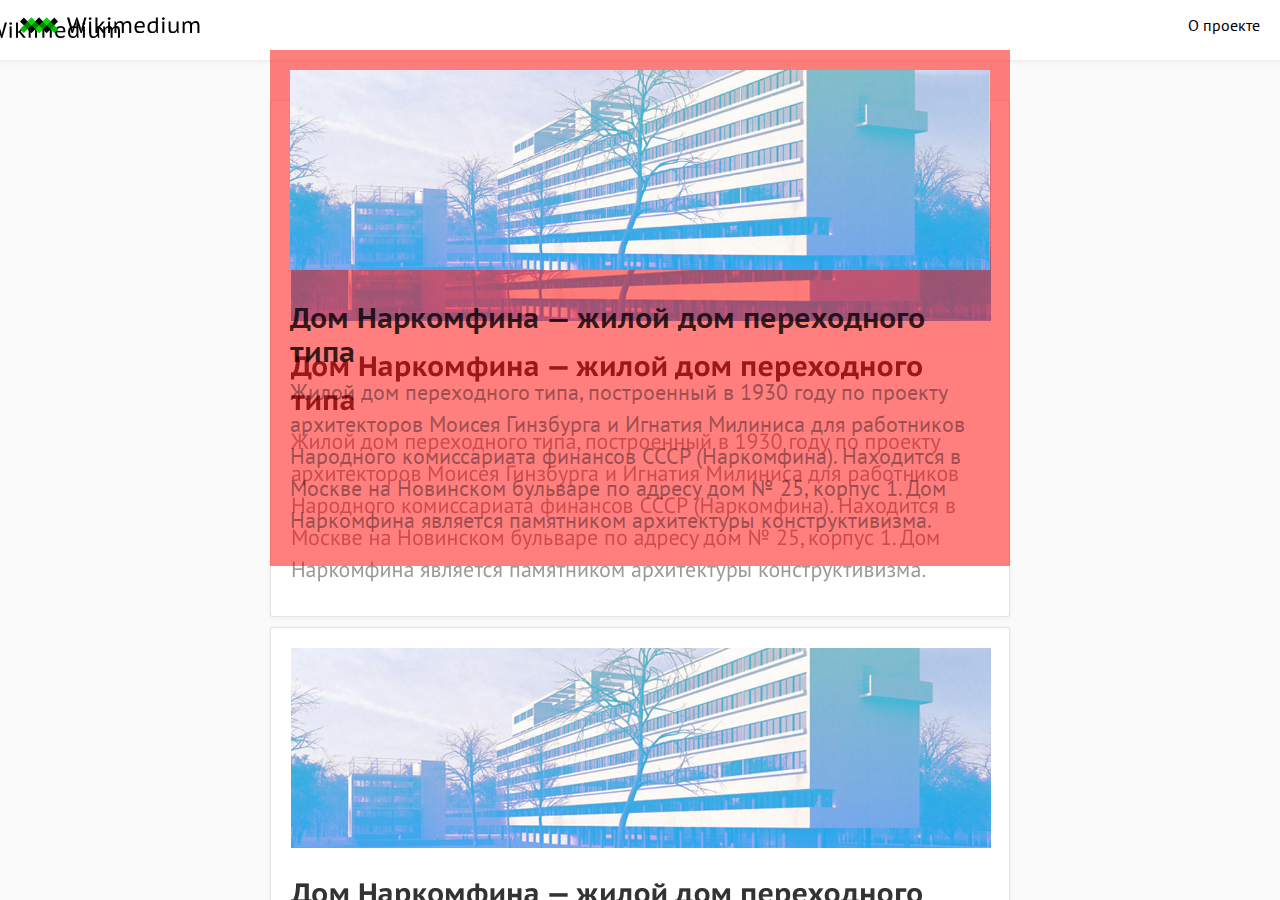
==== Alyona/index.html @ 0d996188 "делаем вид" ====
<!DOCTYPE html>
<html>
  <head>
    <meta charset="utf-8">
    <meta name="viewport" content="width=device-width">

    <title>Wikimedium</title>
    <link rel="stylesheet" href="stylesheets/style.css">

    <style>
      body {
        background-image: url(images/index_mockup.png);
        background-repeat: no-repeat;
        background-position: top center;
      }

    </style>
  </head>

  <body>
    <div class="menubar">
      <a class="logo"><a href="#"></a></a>
      <a href="">О проекте</a>
    </div>

    <section class="postsFeed" >
      <a href="narkomfin.html">
        <figure></figure>
        <h2>Дом Наркомфина — жилой дом переходного типа</h2>
        <p>Жилой дом переходного типа, построенный в 1930 году по проекту архитекторов Моисея Гинзбурга и Игнатия Милиниса для работников Народного комиссариата финансов СССР (Наркомфина). Находится в Москве на Новинском бульваре по адресу дом № 25, корпус 1. Дом Наркомфина является памятником архитектуры конструктивизма.</p>
      </a>
    </section>

  </body>
</html>
---- Alyona/stylesheets/style.css ----
@import 'reset.css';
@import 'https://fonts.googleapis.com/css?family=PT+Sans+Caption:400,700|PT+Sans:400,400i,700,700i&amp;subset=cyrillic';

@import 'layout.css';
@import 'menubar.css';

/* index */
@import 'index.css';

/* post */
@import 'sidebar.css';
@import 'content.css';
@import 'gallary.css';
@import 'responsive.css';
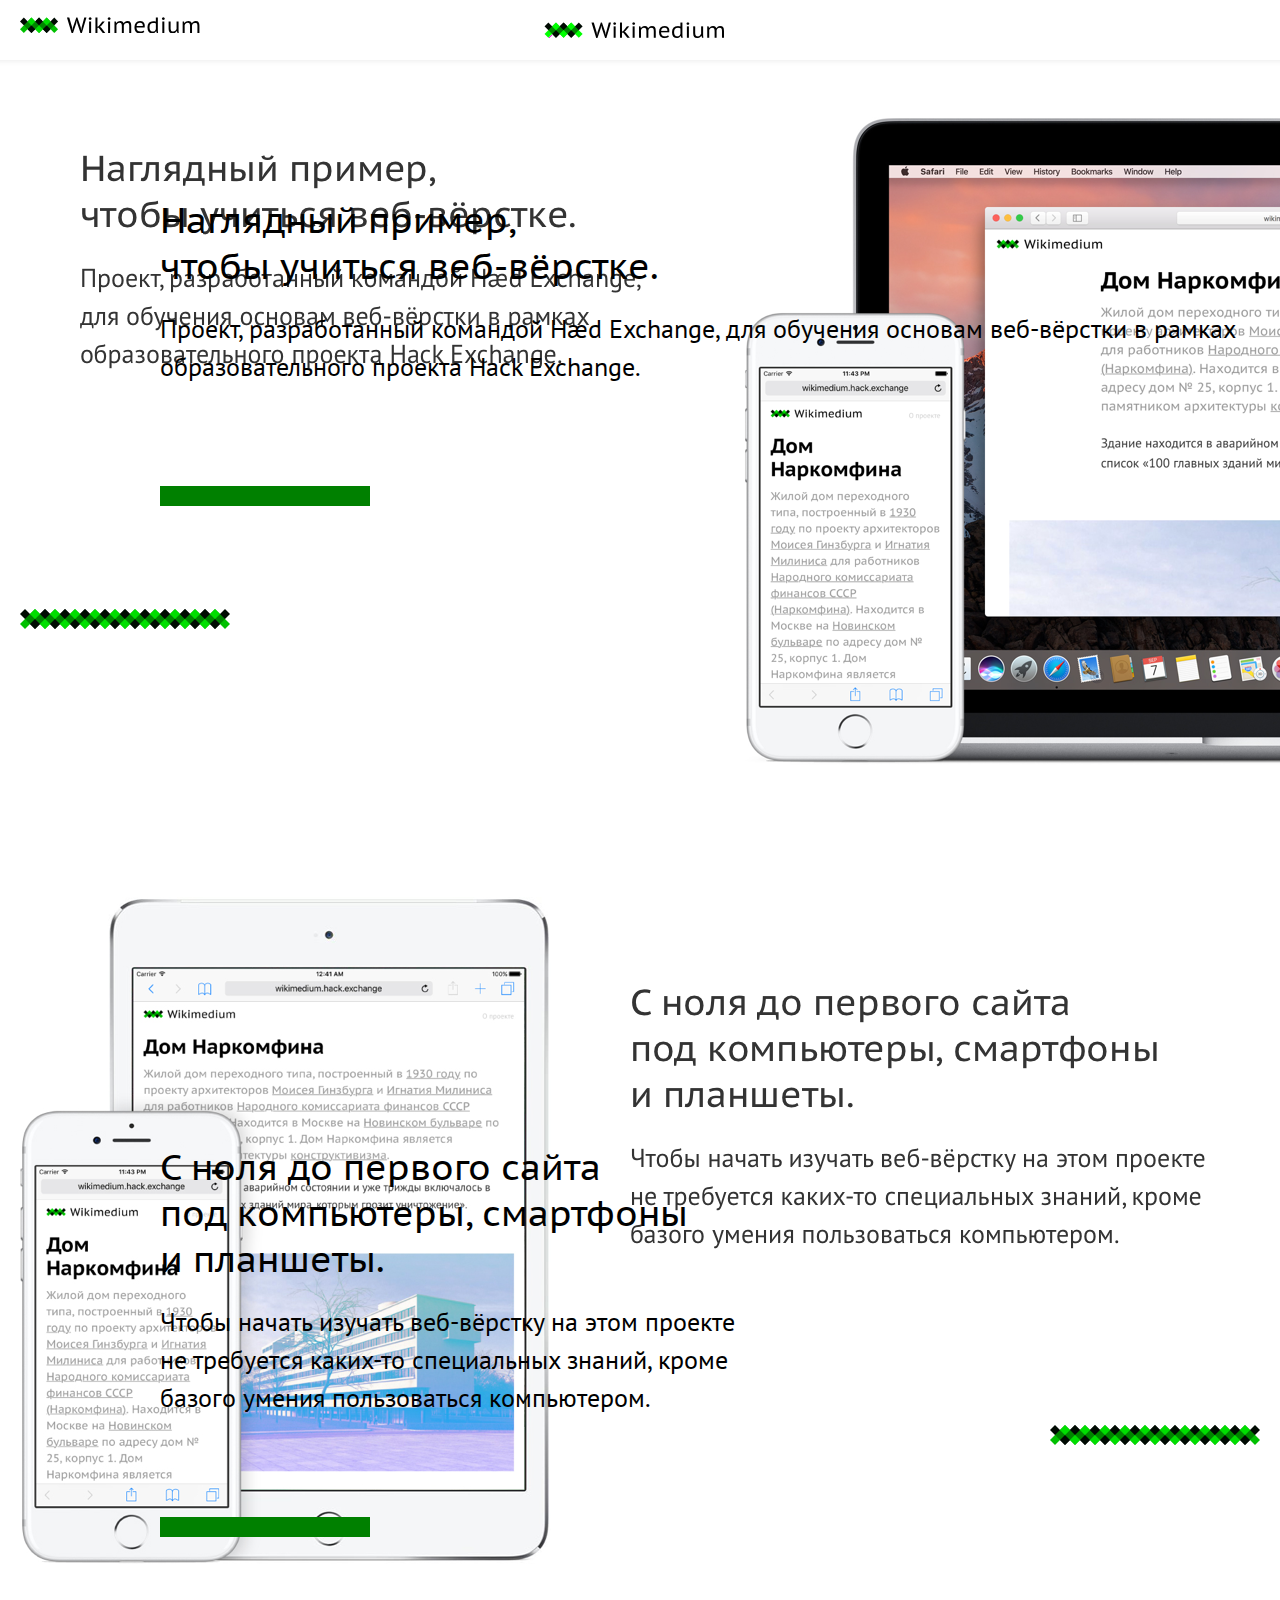
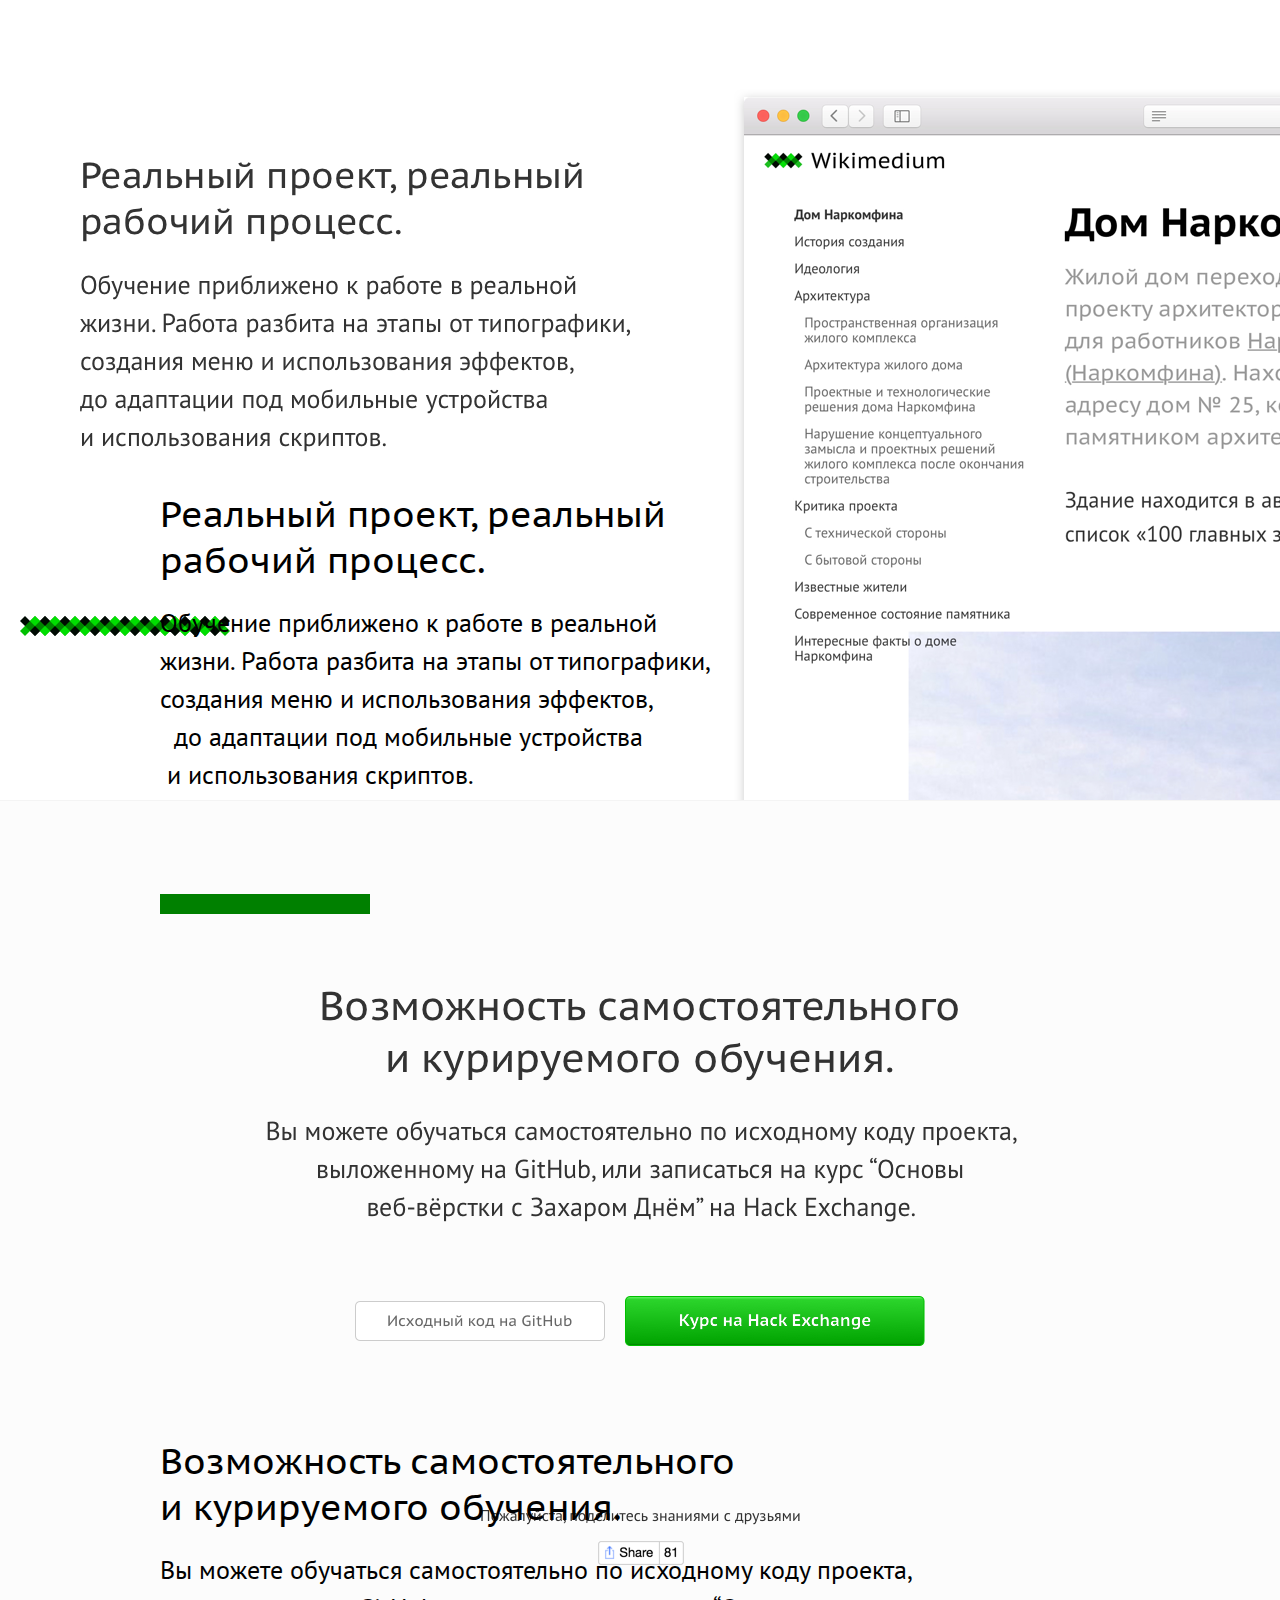
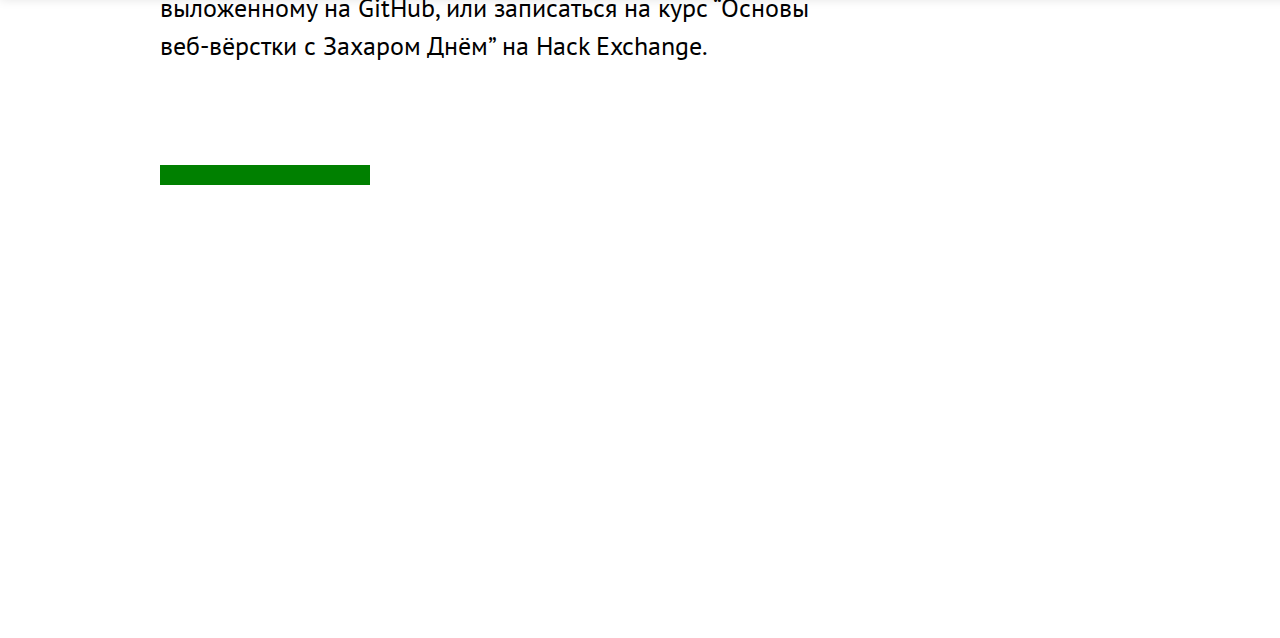
==== commit 09c79522: "лэндинг" ====
--- a/Alyona/index.html
+++ b/Alyona/index.html
@@ -4,31 +4,121 @@
     <meta charset="utf-8">
     <meta name="viewport" content="width=device-width">
 
-    <title>Wikimedium</title>
+    <title>Wikimedium — проект для изучения основ веб-вёрстки</title>
+
+
+    <meta name="description" content="Проект, разработанный командой Hæd Exchange, для обучения основам веб-вёрстки в рамках образовательного проекта Hack Exchange.">
+    <meta name="keywords" content="hack, exchange, css, javascript, hse, design, rap, yo">
+
+    <meta property="og:type" content="article">
+    <meta property="og:url" content="http://wikimedium.hack.exchange">
+    <meta property="og:title" content="Wikimedium">
+    <meta property="og:description" content="Проект, разработанный командой Hæd Exchange, для обучения основам веб-вёрстки в рамках образовательного проекта Hack Exchange.">
+    <meta property="og:image" content="http://wikimedium.hack.exchange/images/share.png">
+
+    <link rel="icon" type="image/x-icon" href="favicon.ico"/>
+    <link rel="icon" type="image/png" href="favicon.png" />
     <link rel="stylesheet" href="stylesheets/style.css">
+    <script src="javascripts/jquery-3.1.1.js"></script>
+    <script src="javascripts/social-likes.min.js"></script>
 
-    <style>
+    <style media="screen">
       body {
-        background-image: url(images/index_mockup.png);
+        width: 1440px;
+        height: 3200px;
+        margin: 0 auto;
+        background-image: url(images/wikimedium-mockup.png);
         background-repeat: no-repeat;
         background-position: top center;
+        box-shadow: 0 0 10px 0 rgba(0,0,0,.1);
       }
+    </style>
 
-    </style>
   </head>
 
-  <body>
-    <div class="menubar">
-      <a class="logo"><a href="#"></a></a>
-      <a href="">О проекте</a>
-    </div>
+  <body class="landing">
 
-    <section class="postsFeed" >
-      <a href="narkomfin.html">
+    <nav class="menubar">
+      <a class="logo" href="posts.html"></a>
+      <a class="about" href="index.html">О проекте</a>
+    </nav>
+
+    <section class="mainSection">
+      <section>
+        <h2>
+          Наглядный пример,
+          <br> чтобы учиться веб-вёрстке.
+        </h2>
+
+        <p>
+          Проект, разработанный командой Hæd Exchange, для обучения основам веб-вёрстки в рамках<br>
+          образовательного проекта Hack Exchange.
+        </p>
         <figure></figure>
-        <h2>Дом Наркомфина — жилой дом переходного типа</h2>
-        <p>Жилой дом переходного типа, построенный в 1930 году по проекту архитекторов Моисея Гинзбурга и Игнатия Милиниса для работников Народного комиссариата финансов СССР (Наркомфина). Находится в Москве на Новинском бульваре по адресу дом № 25, корпус 1. Дом Наркомфина является памятником архитектуры конструктивизма.</p>
-      </a>
+      </section>
+
+      <figure></figure>
+
+    </section>
+
+    <section class="mainSection">
+      <section>
+        <h2>
+          С ноля до первого сайта<br>
+          под компьютеры, смартфоны<br> и планшеты.
+        </h2>
+
+        <p>
+          Чтобы начать изучать веб-вёрстку на этом проекте<br>
+          не требуется каких-то специальных знаний, кроме<br>
+          базого умения пользоваться компьютером.
+        </p>
+        <figure></figure>
+      </section>
+
+      <figure></figure>
+
+    </section>
+
+    <section class="mainSection">
+      <section>
+        <h2>
+          Реальный проект, реальный<br>
+          рабочий процесс.
+        </h2>
+
+        <p>
+          Обучение приближено к работе в реальной<br>
+          жизни. Работа разбита на этапы от типографики,<br>
+          создания меню и использования эффектов,<br> +
+          до адаптации под мобильные устройства<br> +и использования скриптов.
+        </p>
+        <figure></figure>
+      </section>
+
+      <figure></figure>
+
+    </section>
+
+    <section class="mainSection">
+      <section>
+        <h2>
+          Возможность самостоятельного +<br>
+          и курируемого обучения.
+        </h2>
+
+        <p>Вы можете обучаться самостоятельно по исходному коду проекта,<br>
+          выложенному на GitHub, или записаться на курс “Основы<br>
+          веб-вёрстки с Захаром Днём” на Hack Exchange.
+        </p>
+        <figure></figure>
+      </section>
+
+      <figure></figure>
+
     </section>
 
   </body>
--- a/Alyona/stylesheets/style.css
+++ b/Alyona/stylesheets/style.css
@@ -1,11 +1,16 @@
 @import 'reset.css';
 @import 'https://fonts.googleapis.com/css?family=PT+Sans+Caption:400,700|PT+Sans:400,400i,700,700i&amp;subset=cyrillic';
+@import 'social-likes_birman.css';
 
 @import 'layout.css';
 @import 'menubar.css';
+@import 'share.css';
 
-/* index */
-@import 'index.css';
+/* landing */
+@import 'landing.css';
+
+/* posts */
+@import 'posts.css';
 
 /* post */
 @import 'sidebar.css';
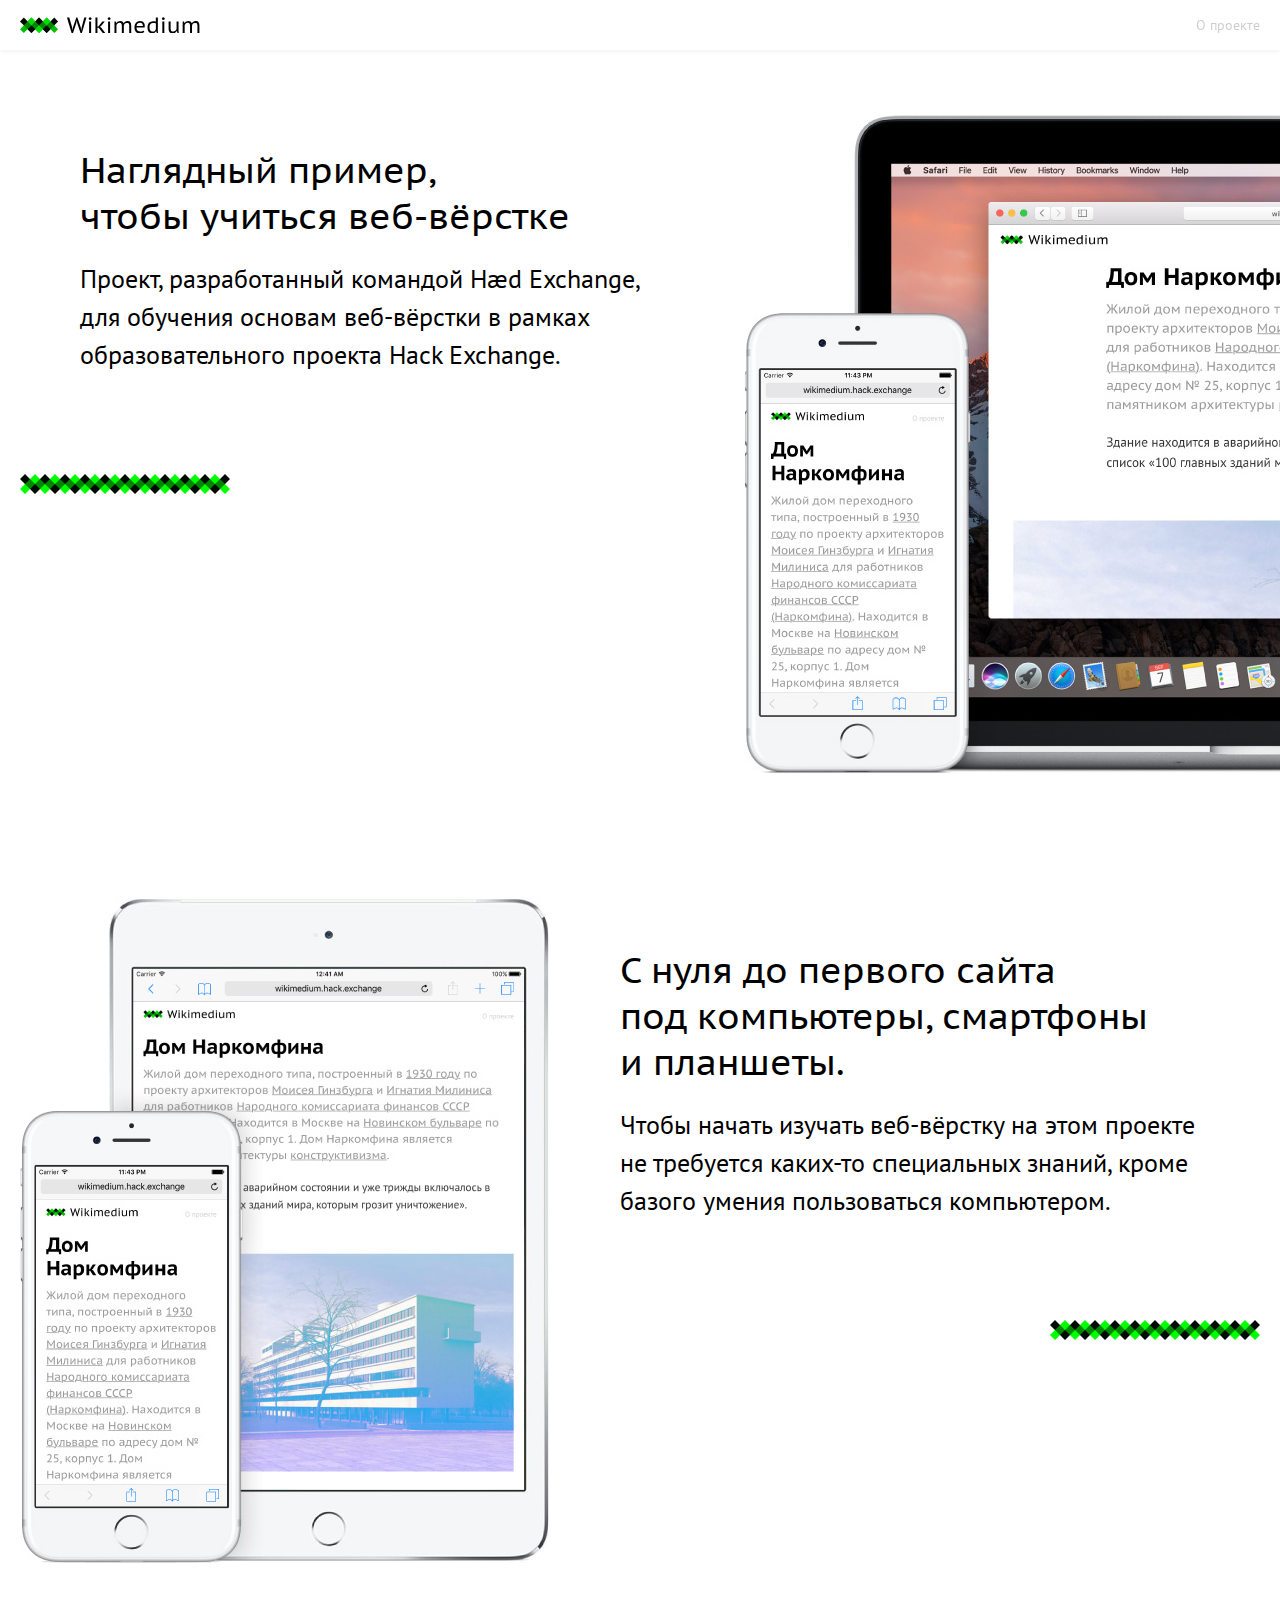
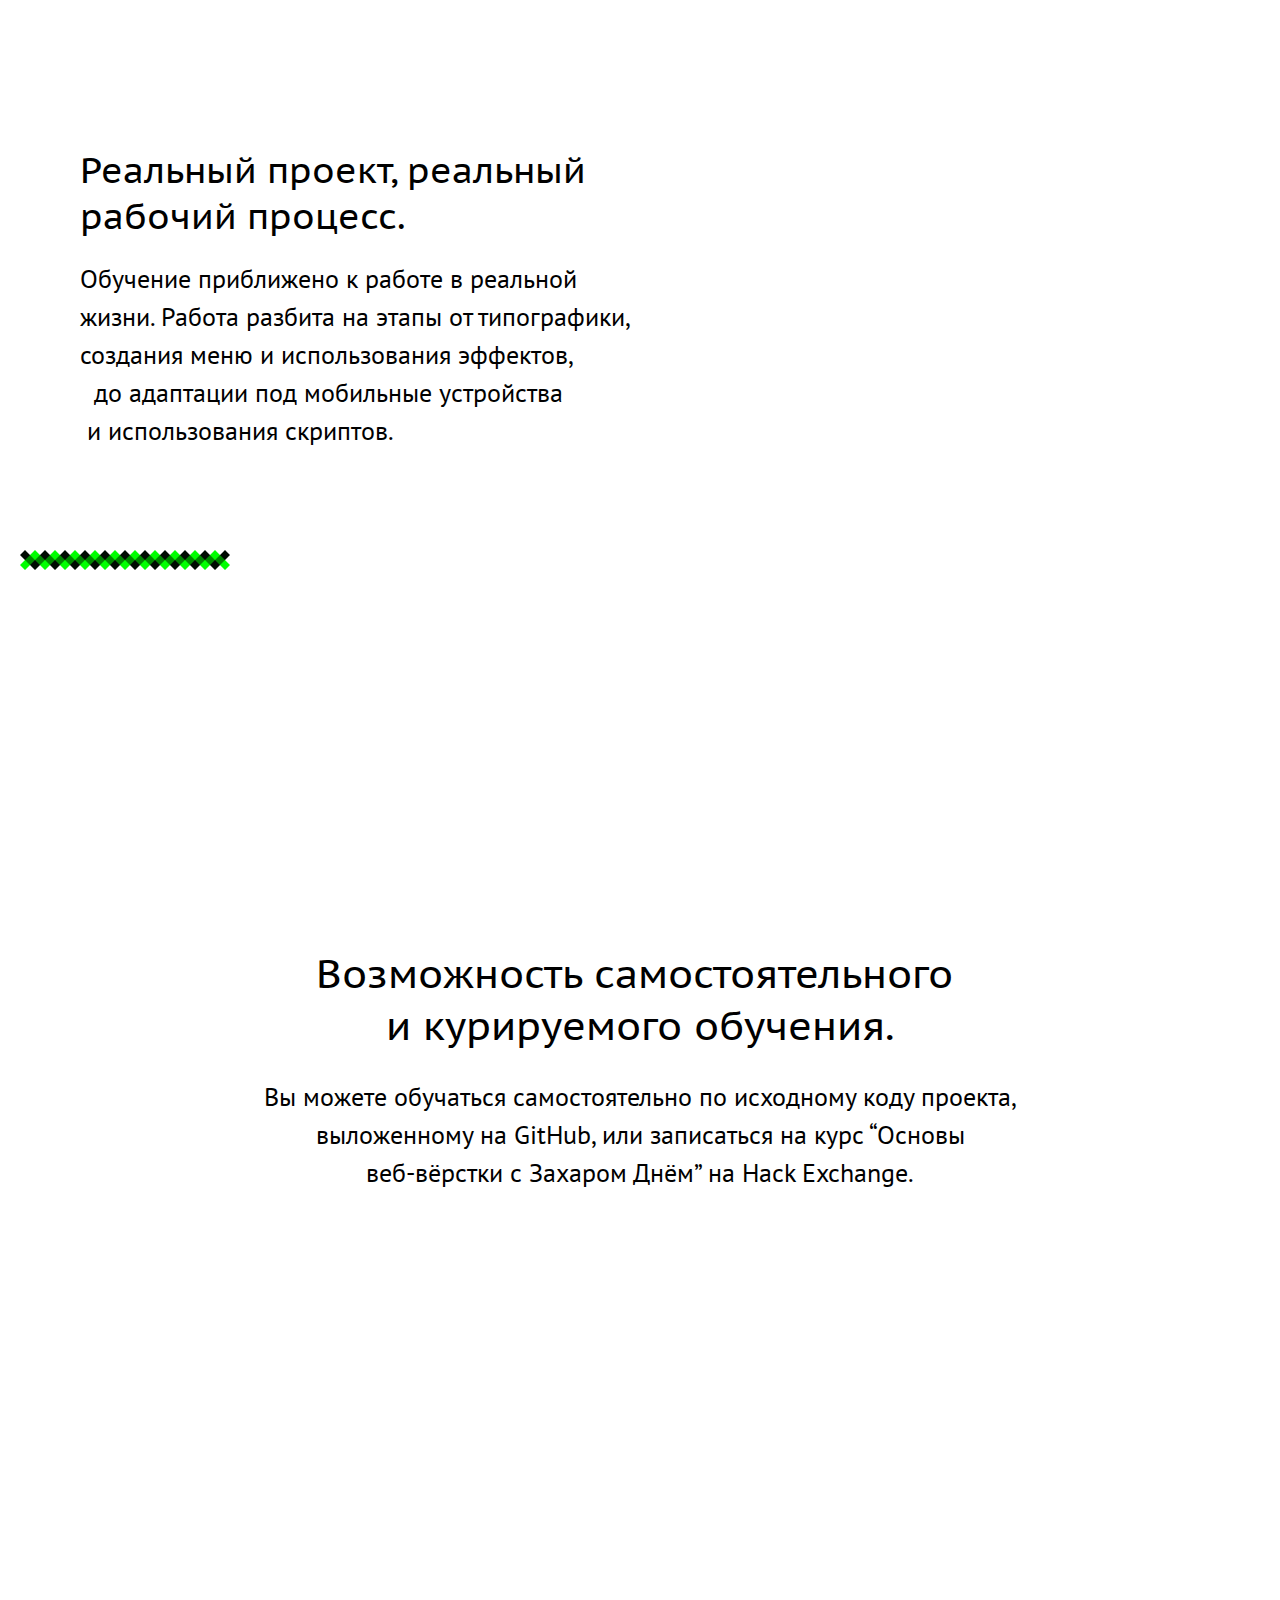
==== commit 93a0ad7c: "добавили мокапы" ====
--- a/Alyona/index.html
+++ b/Alyona/index.html
@@ -24,13 +24,12 @@
 
     <style media="screen">
       body {
-        width: 1440px;
-        height: 3200px;
-        margin: 0 auto;
-        background-image: url(images/wikimedium-mockup.png);
+        /*width: 1440px;*/
+        /*height: 3200px;*/
+        /*margin: 0 auto;*/
+        /*background-image: url(images/wikimedium-mockup.png);*/ 
         background-repeat: no-repeat;
         background-position: top center;
-        box-shadow: 0 0 10px 0 rgba(0,0,0,.1);
       }
     </style>
 
@@ -43,83 +42,86 @@
       <a class="about" href="index.html">О проекте</a>
     </nav>
 
-    <section class="mainSection">
-      <section>
-        <h2>
-          Наглядный пример,
-          <br> чтобы учиться веб-вёрстке.
-        </h2>
+    <section class="landingWrapper">
 
-        <p>
-          Проект, разработанный командой Hæd Exchange, для обучения основам веб-вёрстки в рамках<br>
-          образовательного проекта Hack Exchange.
-        </p>
-        <figure></figure>
+      <section class="mainSection left">
+        <section>
+          <h2>
+            Наглядный пример,<br>
+            чтобы учиться веб-вёрстке
+          </h2>
+
+          <p>
+            Проект, разработанный командой Hæd Exchange,<br>
+            для обучения основам веб-вёрстки в рамках<br>
+            образовательного проекта Hack Exchange.
+          </p>
+          <figure></figure>
+        </section>
+
+        <figure class="mockup" id="mockup1"></figure>
+
       </section>
 
-      <figure></figure>
+      <section class="mainSection right">
+        <section>
+          <h2>
+            С нуля до первого сайта<br>
+            под компьютеры, смартфоны<br> и планшеты.
+          </h2>
 
+          <p>
+            Чтобы начать изучать веб-вёрстку на этом проекте<br>
+            не требуется каких-то специальных знаний, кроме<br>
+            базого умения пользоваться компьютером.
+          </p>
+          <figure></figure>
+        </section>
+
+        <figure class="mockup" id="mockup2"></figure>
+
+      </section>
+
+      <section class="mainSection left">
+        <section>
+          <h2>
+            Реальный проект, реальный<br>
+            рабочий процесс.
+          </h2>
+
+          <p>
+            Обучение приближено к работе в реальной<br>
+            жизни. Работа разбита на этапы от типографики,<br>
+            создания меню и использования эффектов,<br> +
+            до адаптации под мобильные устройства<br> +и использования скриптов.
+          </p>
+          <figure></figure>
+        </section>
+
+        <figure class="mockup" id="mockup3"></figure>
+
+      </section>
+
+      <section class="mainSection center">
+        <section>
+          <h2>
+            Возможность самостоятельного +<br>
+            и курируемого обучения.
+          </h2>
+
+          <p>Вы можете обучаться самостоятельно по исходному коду проекта,<br>
+            выложенному на GitHub, или записаться на курс “Основы<br>
+            веб-вёрстки с Захаром Днём” на Hack Exchange.
+          </p>
+
+        </section>
+
+      </section>
     </section>
 
-    <section class="mainSection">
-      <section>
-        <h2>
-          С ноля до первого сайта<br>
-          под компьютеры, смартфоны<br> и планшеты.
-        </h2>
-
-        <p>
-          Чтобы начать изучать веб-вёрстку на этом проекте<br>
-          не требуется каких-то специальных знаний, кроме<br>
-          базого умения пользоваться компьютером.
-        </p>
-        <figure></figure>
-      </section>
-
-      <figure></figure>
-
-    </section>
-
-    <section class="mainSection">
-      <section>
-        <h2>
-          Реальный проект, реальный<br>
-          рабочий процесс.
-        </h2>
-
-        <p>
-          Обучение приближено к работе в реальной<br>
-          жизни. Работа разбита на этапы от типографики,<br>
-          создания меню и использования эффектов,<br> -
-          до адаптации под мобильные устройства<br> -и использования скриптов.
-        </p>
-        <figure></figure>
-      </section>
-
-      <figure></figure>
-
-    </section>
-
-    <section class="mainSection">
-      <section>
-        <h2>
-          Возможность самостоятельного -<br>
-          и курируемого обучения.
-        </h2>
-
-        <p>Вы можете обучаться самостоятельно по исходному коду проекта,<br>
-          выложенному на GitHub, или записаться на курс “Основы<br>
-          веб-вёрстки с Захаром Днём” на Hack Exchange.
-        </p>
-        <figure></figure>
-      </section>
-
-      <figure></figure>
-
-    </section>
 
   </body>
 </html>
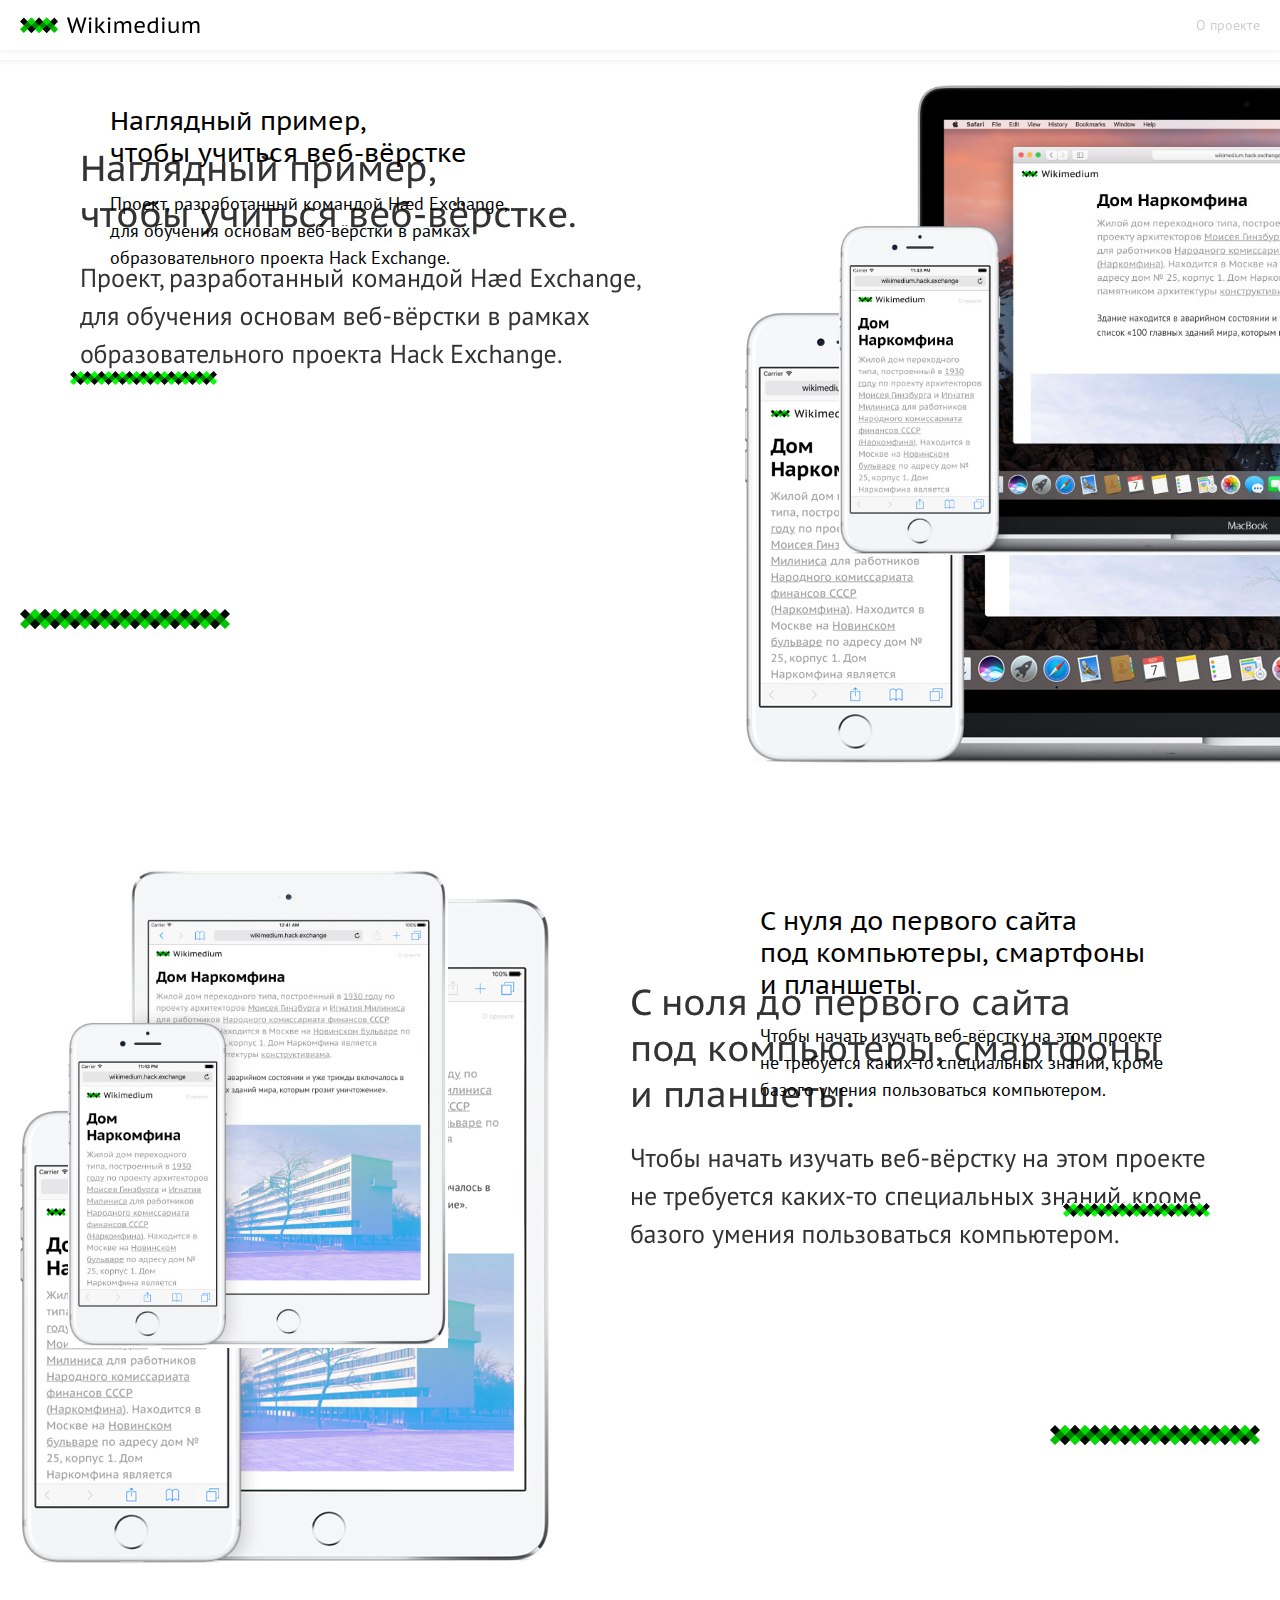
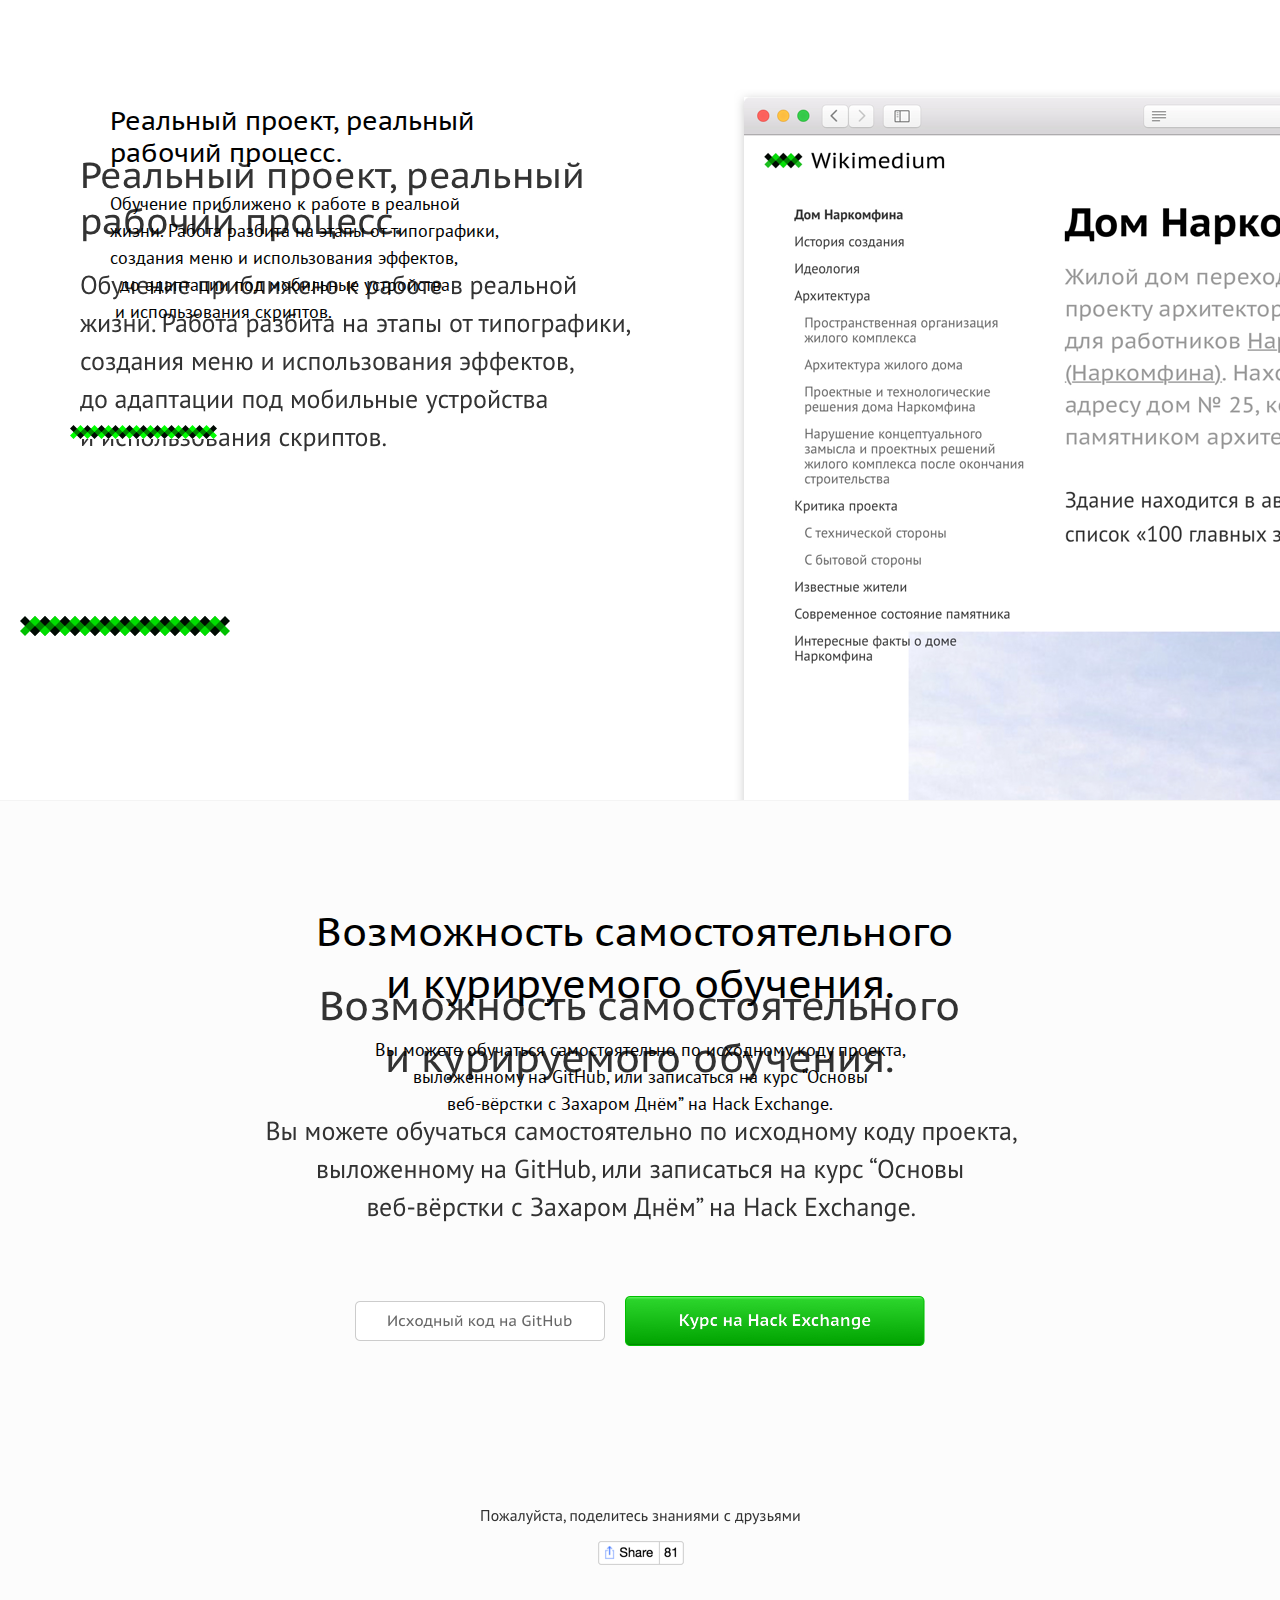
==== commit af12f42c: "дорабатывали лэндинг" ====
--- a/Alyona/index.html
+++ b/Alyona/index.html
@@ -23,19 +23,12 @@
     <script src="javascripts/social-likes.min.js"></script>
 
     <style media="screen">
-      body {
-        /*width: 1440px;*/
-        /*height: 3200px;*/
-        /*margin: 0 auto;*/
-        /*background-image: url(images/wikimedium-mockup.png);*/ 
-        background-repeat: no-repeat;
-        background-position: top center;
-      }
+
     </style>
 
   </head>
 
-  <body class="landing">
+  <body class="landing bg">
 
     <nav class="menubar">
       <a class="logo" href="posts.html"></a>
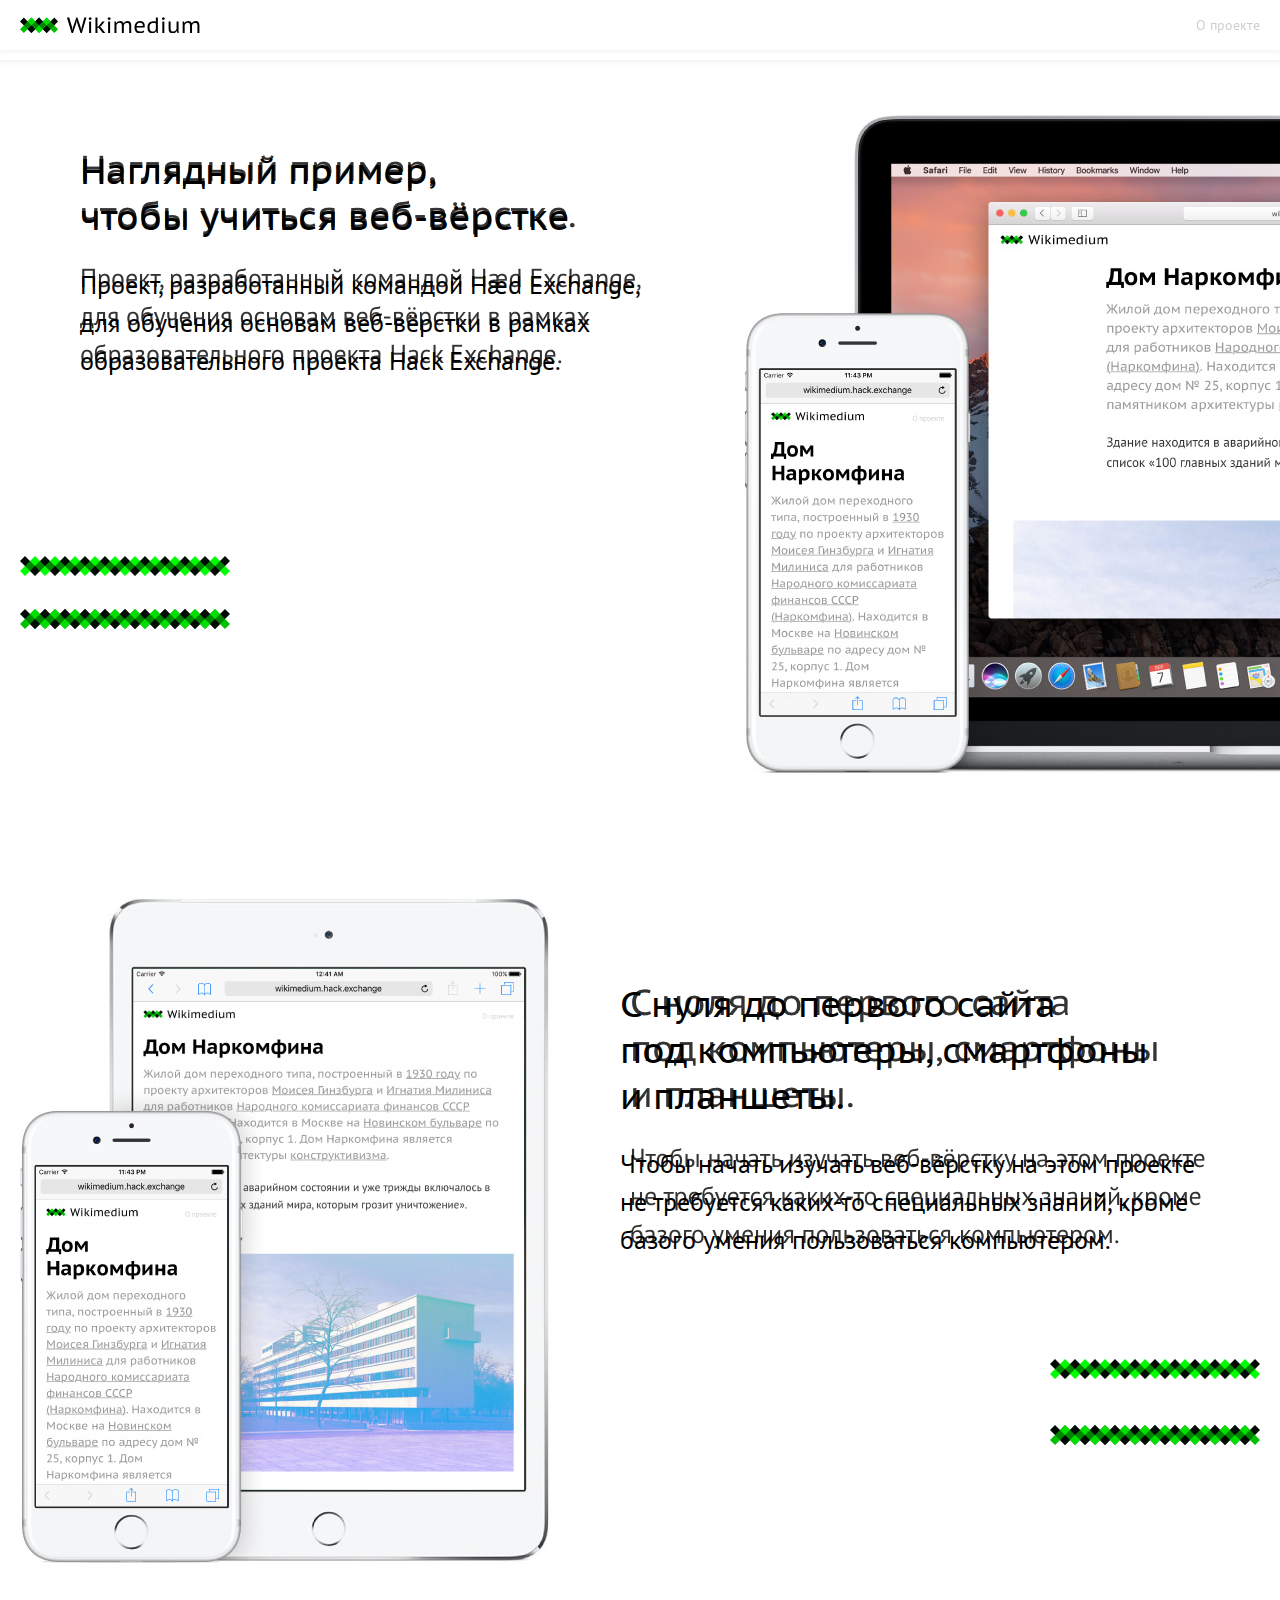
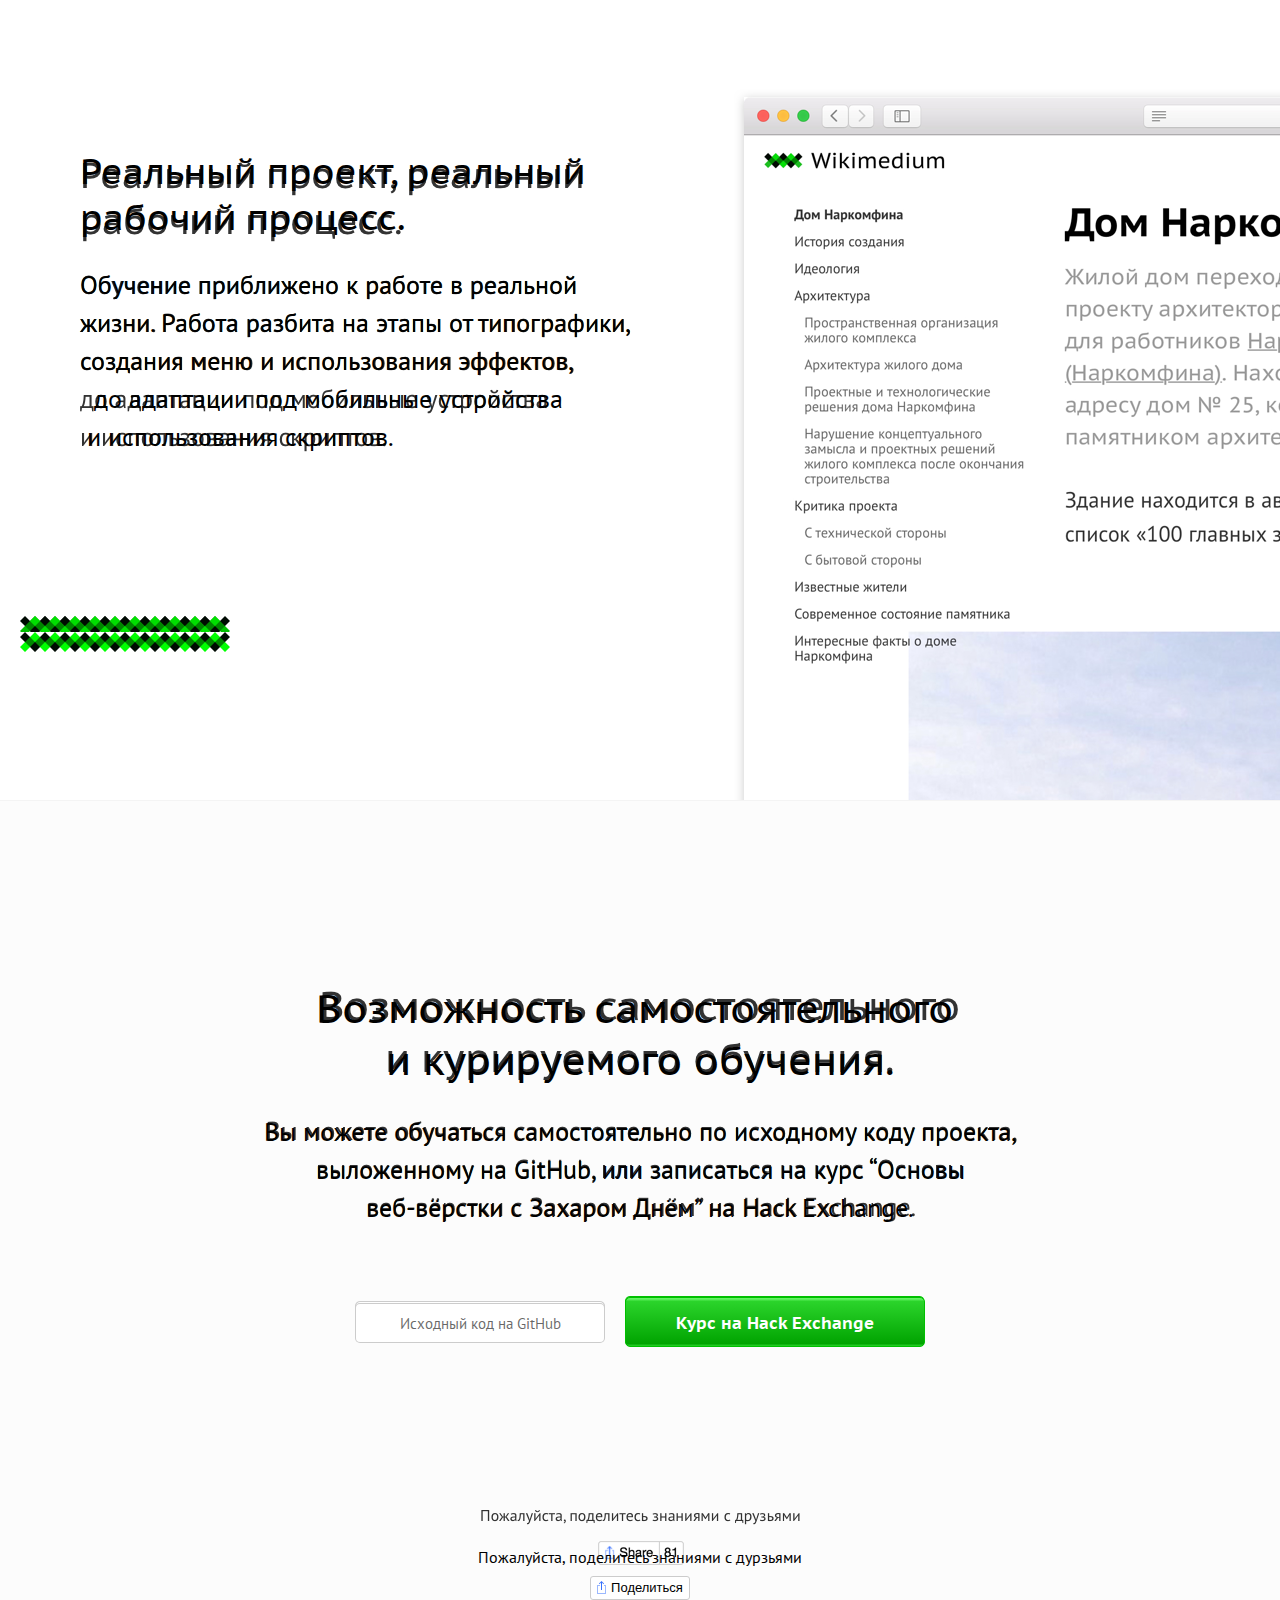
==== commit d3119186: "bottoms and other" ====
--- a/Alyona/index.html
+++ b/Alyona/index.html
@@ -110,7 +110,21 @@
             веб-вёрстки с Захаром Днём” на Hack Exchange.
           </p>
 
+          <nav>
+            <a class="btn small white" href="https://github.com/ZakharDay/Wikimedium">Исходный код на GitHub</a>
+            <a class="btn large green" href="http://lessons.hack.exchange">Курс на Hack Exchange</a>
+          </nav>
         </section>
+
+        <footer>
+          <p>Пожалуйста, поделитесь знаниями с дурзьями</p>
+
+          <div class="social-likes social-likes_single" data-single-title="Поделиться">
+            <div class="facebook" title="Поделиться ссылкой на Фейсбуке">Facebook</div>
+            <div class="twitter" title="Поделиться ссылкой в Твиттере">Twitter</div>
+            <div class="vkontakte" title="Поделиться ссылкой во Вконтакте">Вконтакте</div>
+          </div>
+        </footer>
 
       </section>
     </section>
--- a/Alyona/stylesheets/style.css
+++ b/Alyona/stylesheets/style.css
@@ -5,6 +5,7 @@
 @import 'layout.css';
 @import 'menubar.css';
 @import 'share.css';
+@import 'ui.css';
 
 /* landing */
 @import 'landing.css';
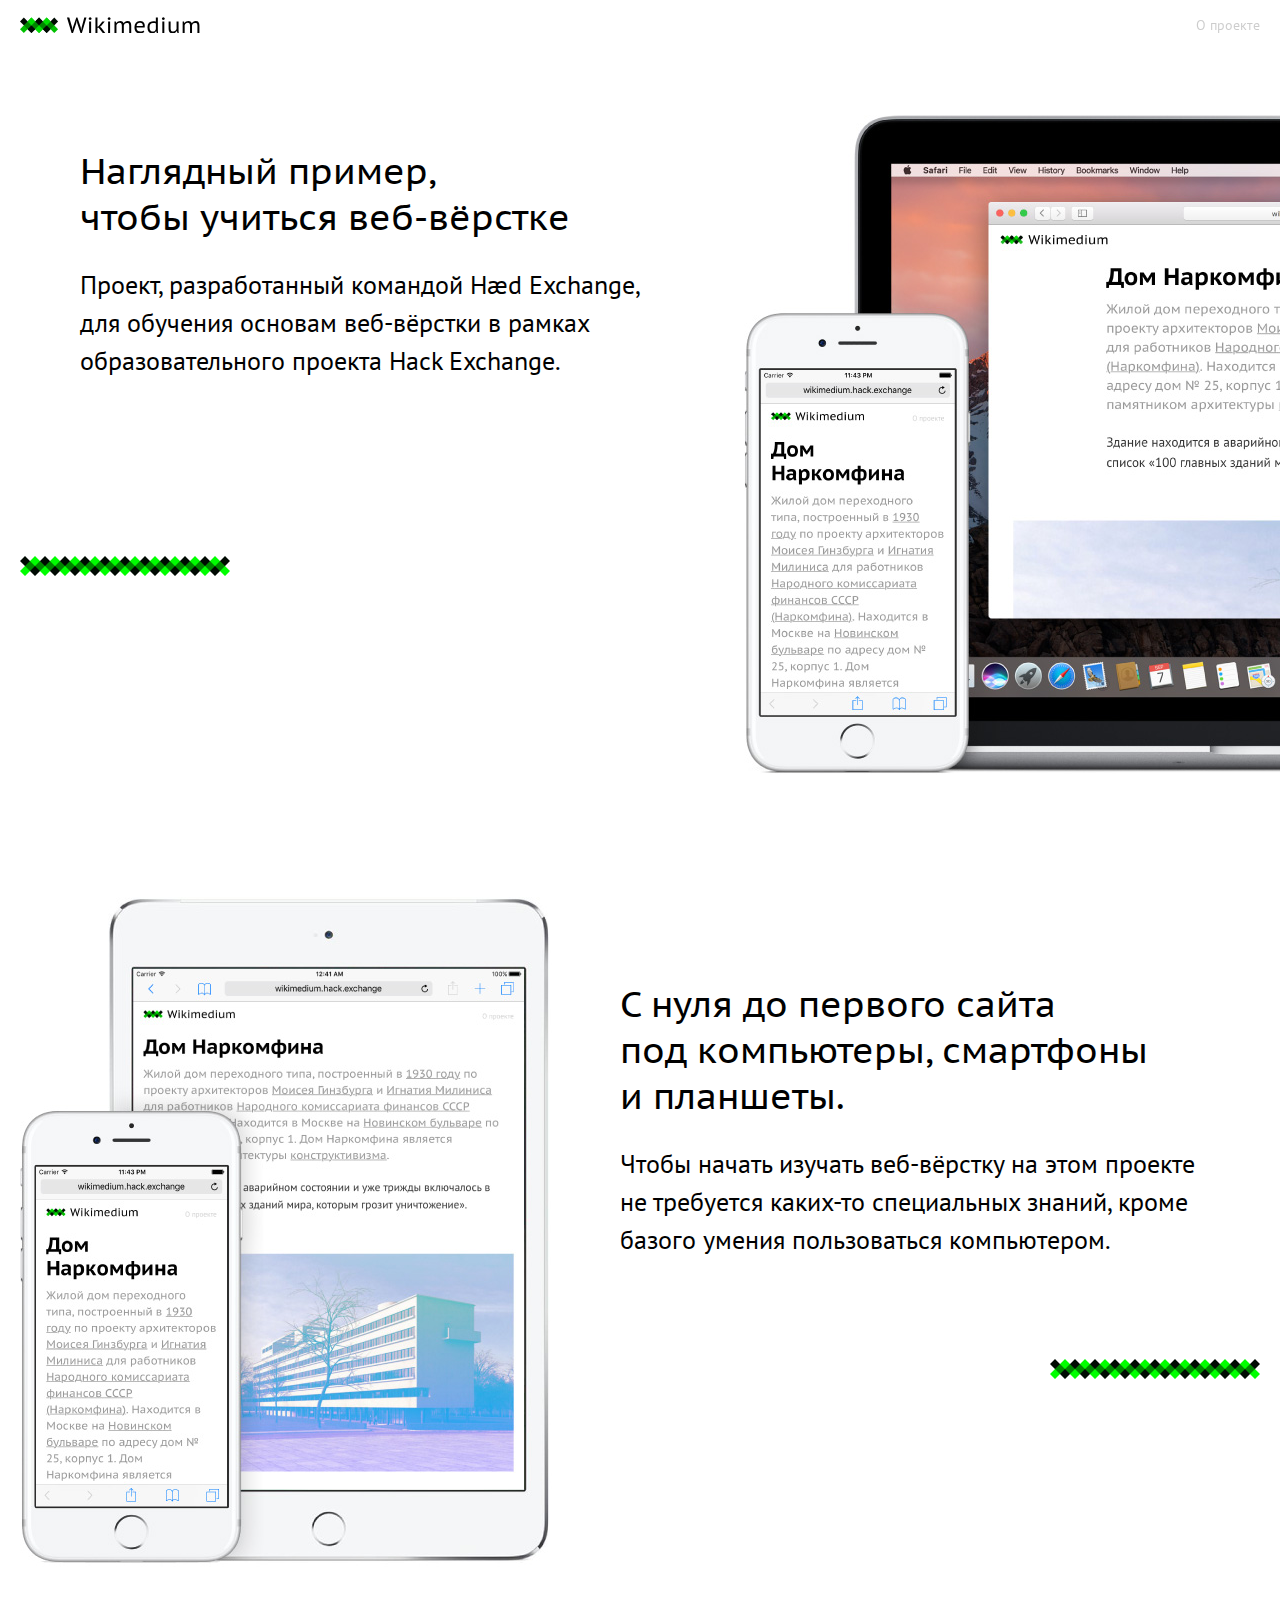
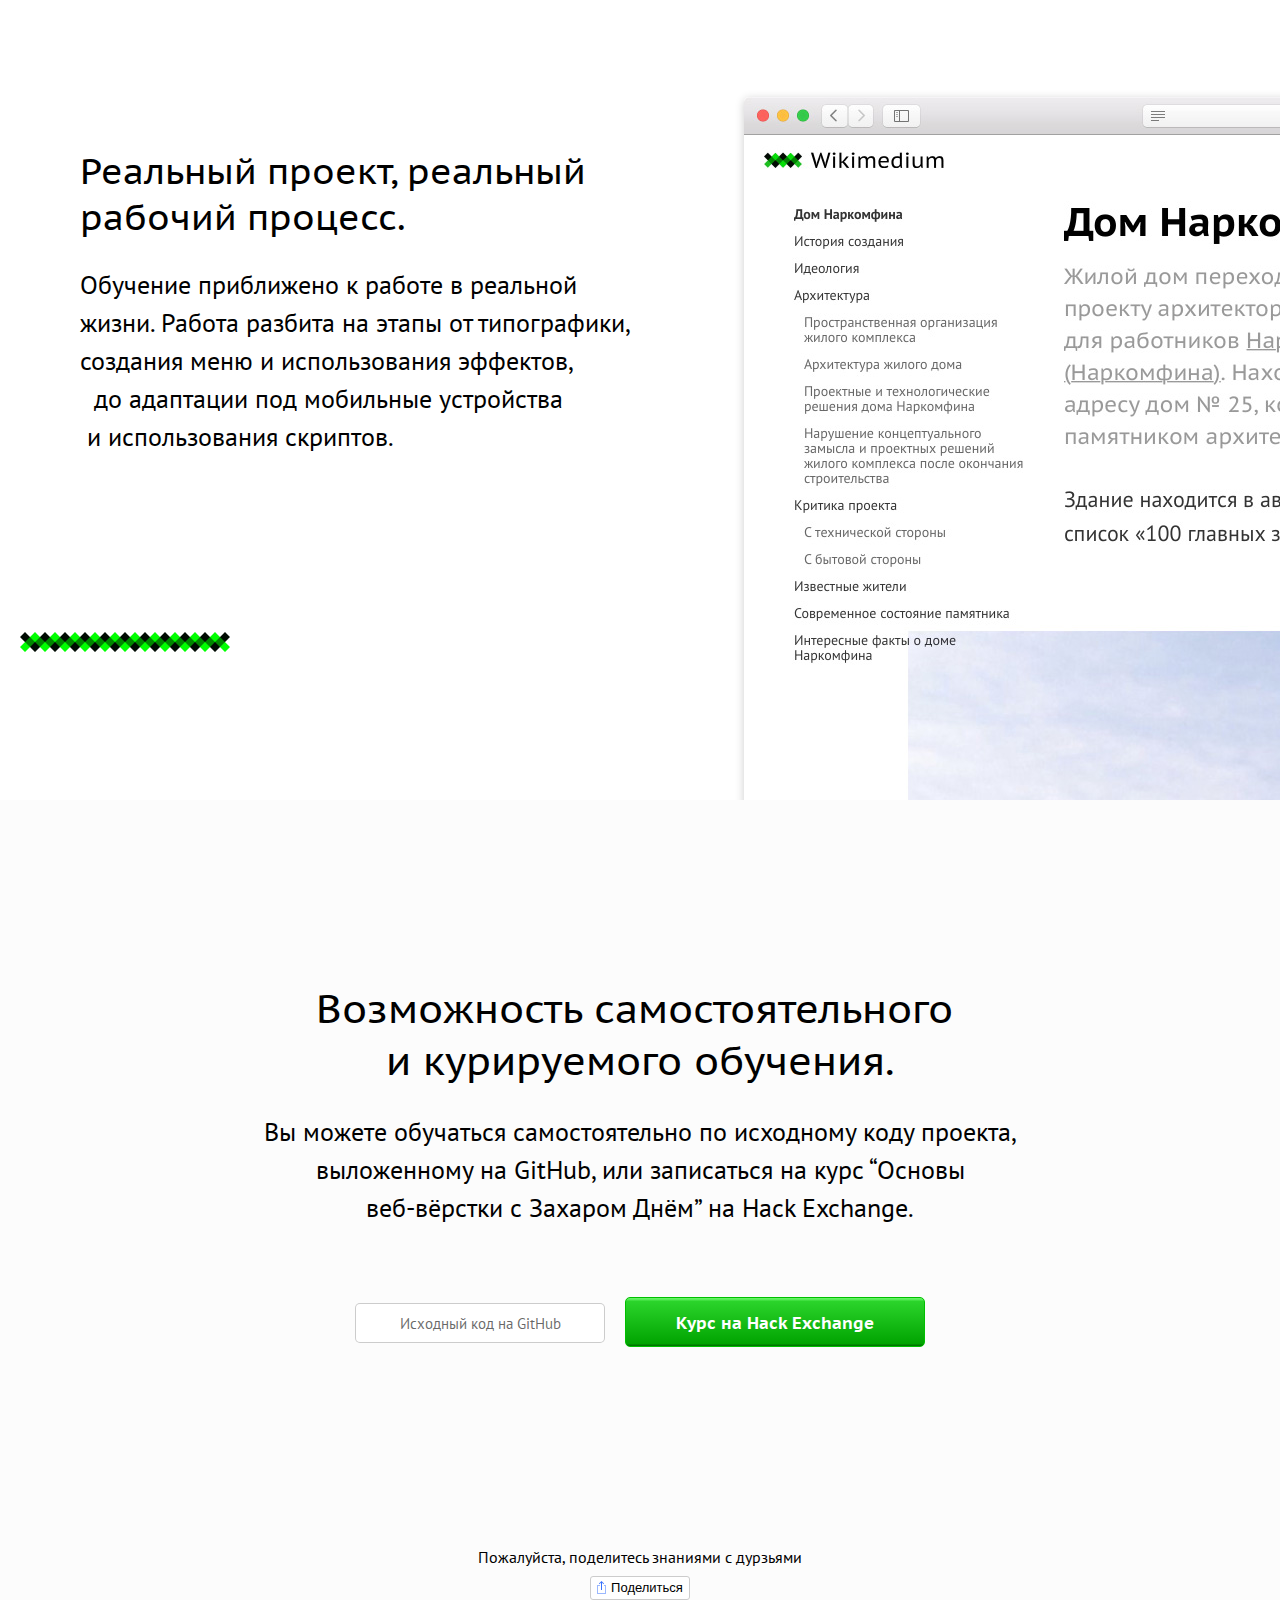
==== commit 48140e9e: "фух, всё" ====
--- a/Alyona/index.html
+++ b/Alyona/index.html
@@ -11,7 +11,7 @@
     <meta name="keywords" content="hack, exchange, css, javascript, hse, design, rap, yo">
 
     <meta property="og:type" content="article">
-    <meta property="og:url" content="http://wikimedium.hack.exchange">
+    <meta property="og:url" content="http://wikimedium.hack.exchange/index.html">
     <meta property="og:title" content="Wikimedium">
     <meta property="og:description" content="Проект, разработанный командой Hæd Exchange, для обучения основам веб-вёрстки в рамках образовательного проекта Hack Exchange.">
     <meta property="og:image" content="http://wikimedium.hack.exchange/images/share.png">
@@ -31,8 +31,10 @@
   <body class="landing bg">
 
     <nav class="menubar">
-      <a class="logo" href="posts.html"></a>
-      <a class="about" href="index.html">О проекте</a>
+      <div>
+        <a class="logo" href="posts.html"></a>
+        <a class="about" href="index.html">О проекте</a>
+      </div>
     </nav>
 
     <section class="landingWrapper">
@@ -119,7 +121,7 @@
         <footer>
           <p>Пожалуйста, поделитесь знаниями с дурзьями</p>
 
-          <div class="social-likes social-likes_single" data-single-title="Поделиться">
+          <div class="social-likes social-likes_single" data-url="http://wikimedium.hack.exchange/index.html" data-single-title="Поделиться">
             <div class="facebook" title="Поделиться ссылкой на Фейсбуке">Facebook</div>
             <div class="twitter" title="Поделиться ссылкой в Твиттере">Twitter</div>
             <div class="vkontakte" title="Поделиться ссылкой во Вконтакте">Вконтакте</div>
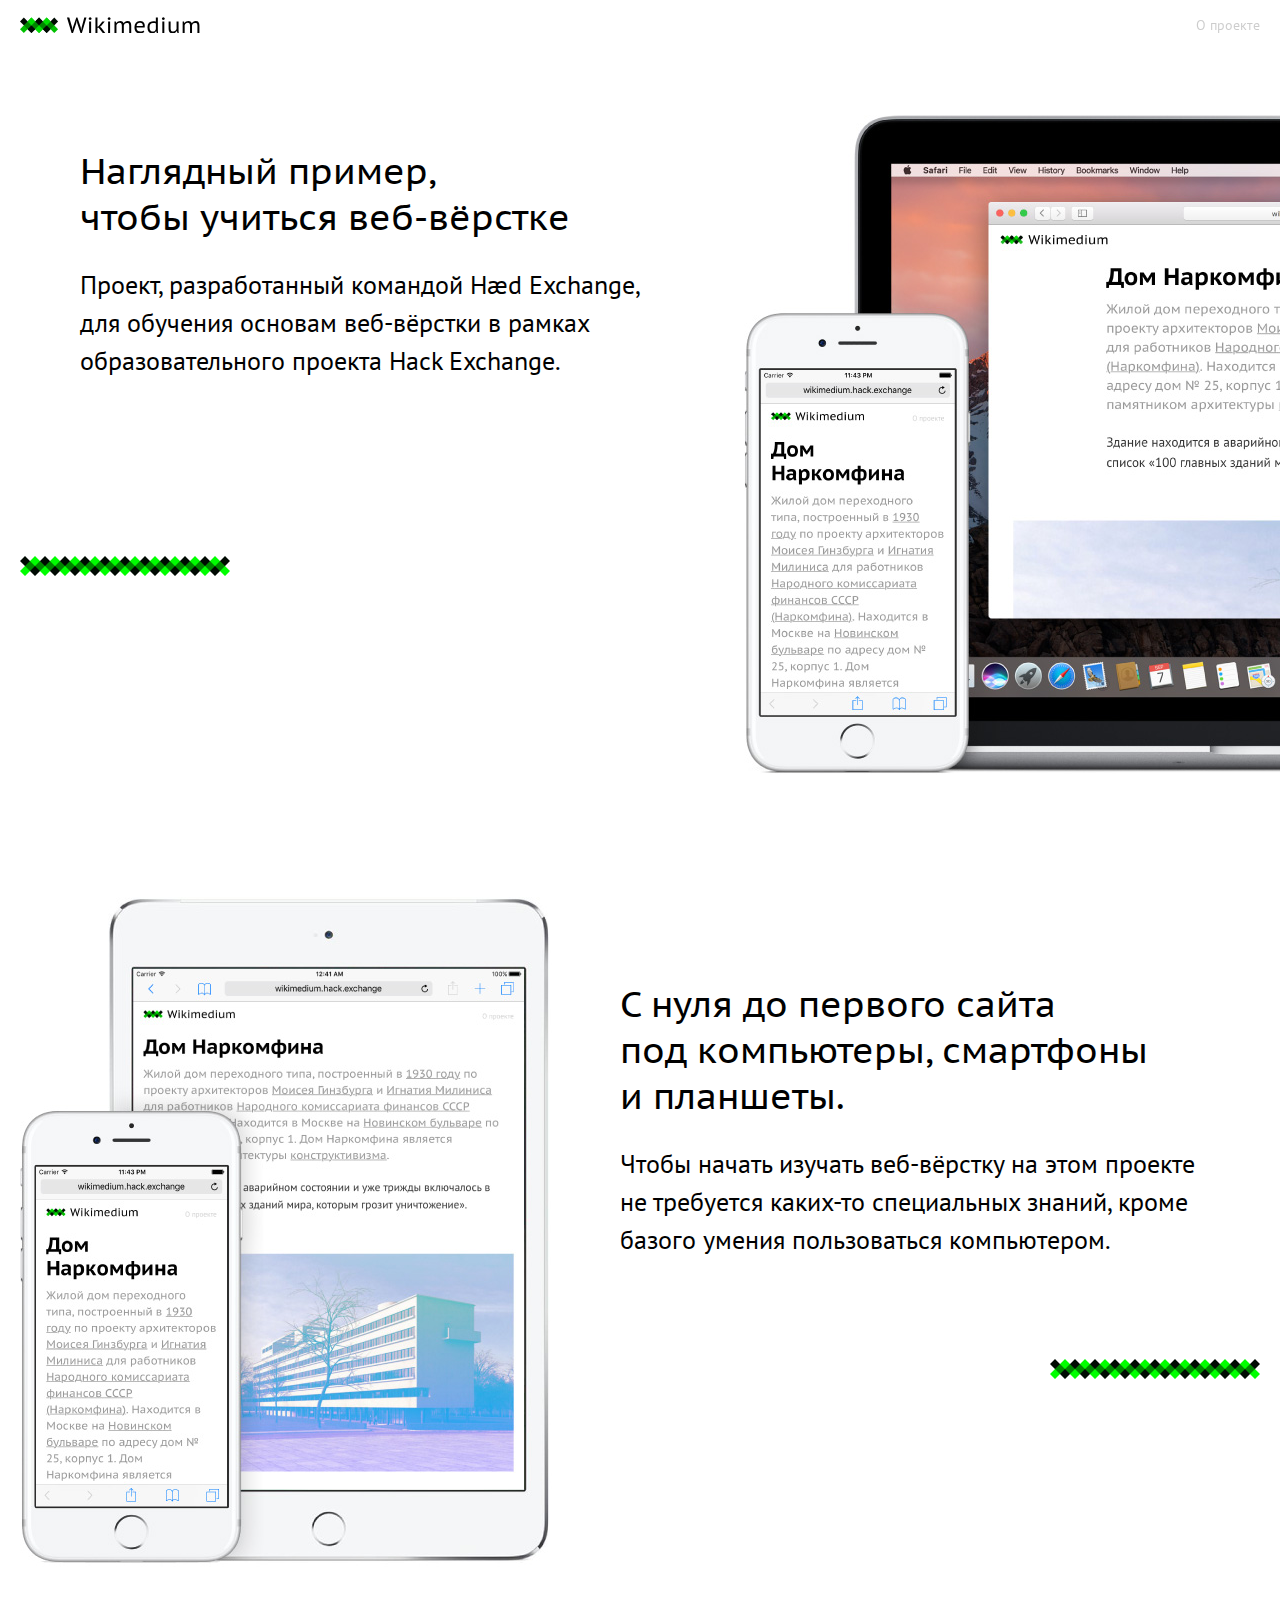
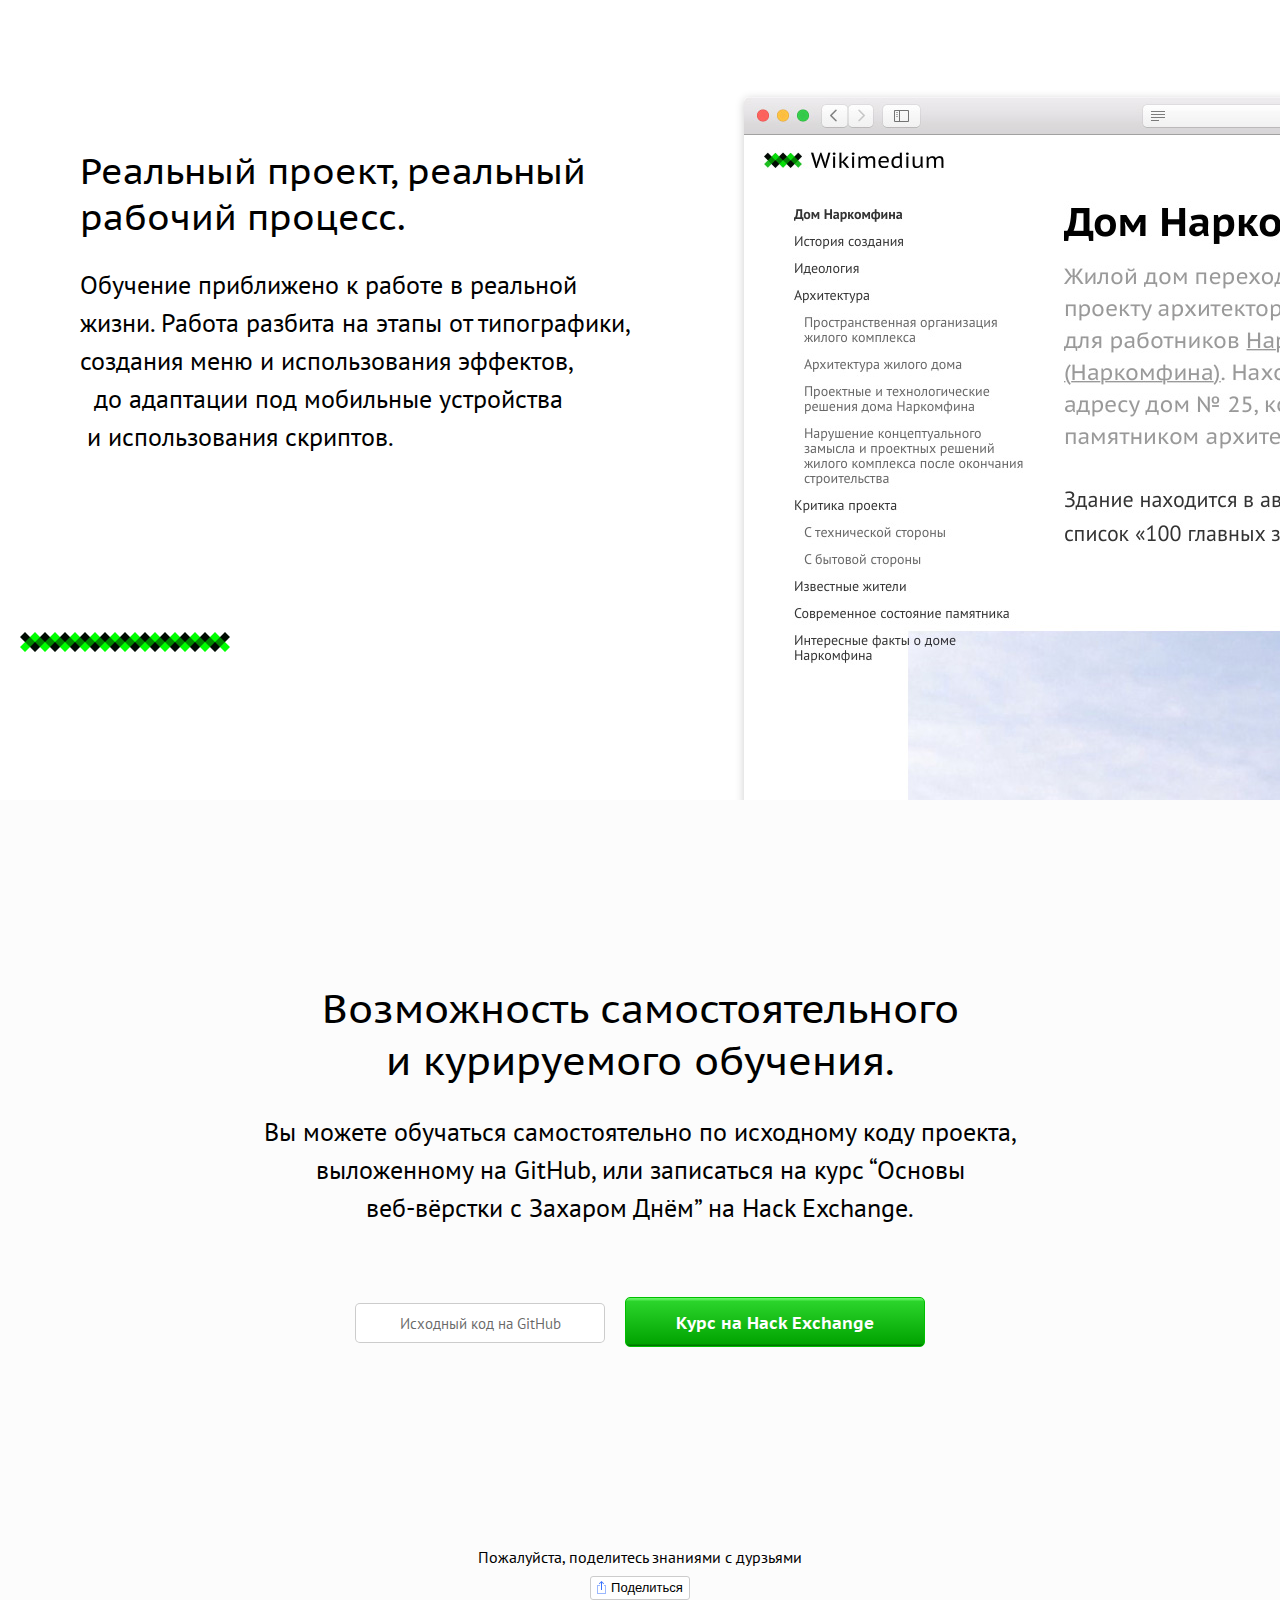
==== commit 75270e5a: "s" ====
--- a/Alyona/index.html
+++ b/Alyona/index.html
@@ -102,8 +102,7 @@
       <section class="mainSection center">
         <section>
           <h2>
-            Возможность самостоятельного -<br>
+            Возможность самостоятельного<br>
             и курируемого обучения.
           </h2>
 
